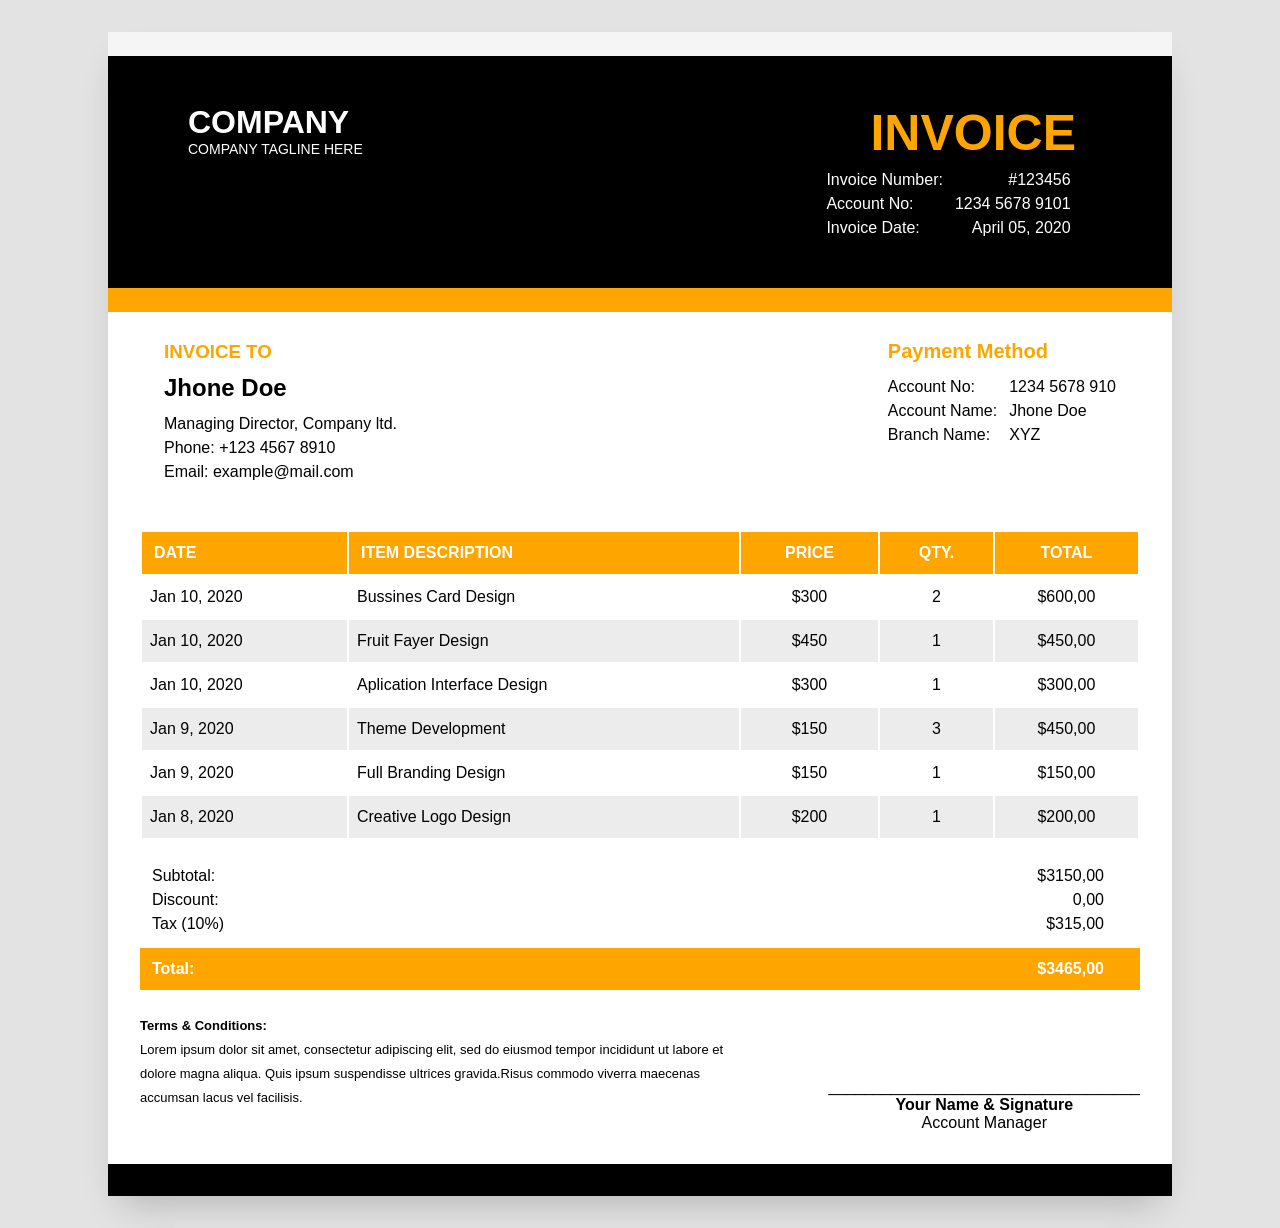
==== Factura/index.html @ 760d8ad8 "Restauración completa: carpetas organizadas y archivos recuperados" ====
<!DOCTYPE html>
<html lang="en">
<head>
    <meta charset="UTF-8">
    <meta name="viewport" content="width=device-width, initial-scale=1.0">
    <title>Replica Factura</title>
    <link rel="stylesheet" href="estilos.css">
</head>
<body>

<div class="contenedor-factura">
    <!-- Encabezado Factura -->
    <div class="encabezado">
        <div class="info-empresa">
            <div class="nombre-empresa">COMPANY</div>
            <div class="eslogan-empresa">COMPANY TAGLINE HERE</div>
        </div>
        <div class="titulo">
            <div class="titulo-empresa">INVOICE</div>
            <div class="datos-factura">
                <div class="detalles-factura">
                    <p>Invoice Number:<br>
                    Account No:<br>
                    Invoice Date:</p>
                </div>
                <div class="valores-factura">
                    <p>#123456<br>
                    1234 5678 9101<br>
                    April 05, 2020</p>
                </div>
            </div>
        </div>
    </div>

    <!-- Detalles Cliente -->

    <div class="detalles-cliente">
        <div class="factura-para">
            <h3>INVOICE TO</h3>
            <h2 class="nombre-cliente"><strong>Jhone Doe</strong></h2>
            <p class="detalles-cliente">Managing Director, Company ltd.<br>
            Phone: +123 4567 8910<br>
            Email: example@mail.com</p>
        </div>
        <div class="detalles-metodo-pago">
            <div class="titulo-metodo">Payment Method</div>
            <div class="metodo-contenido">
                <div class="datos-metodo">Account No:<br>
                Account Name:<br>
                Branch Name:
                </div>
            
                <div class="valores-metodo">1234 5678 910<br>
                Jhone Doe<br>
                XYZ
                </div>
            </div>
        </div>
    </div>

<!-- Tabla de Articulos -->

    <table class="elementos-tabla">
        <thead>
            <tr>
                <th>DATE</th>
                <th>ITEM DESCRIPTION</th>
                <th>PRICE</th>
                <th>QTY.</th>
                <th>TOTAL</th>
            </tr>
        </thead>
        <tbody>
            <tr>
                <td>Jan 10, 2020</td>
                <td>Bussines Card Design</td>
                <td>$300</td>
                <td>2</td>
                <td>$600,00</td>
            </tr>
            <tr>
                <td>Jan 10, 2020</td>
                <td>Fruit Fayer Design</td>
                <td>$450</td>
                <td>1</td>
                <td>$450,00</td>
            </tr>
            <tr>
                <td>Jan 10, 2020</td>
                <td>Aplication Interface Design</td>
                <td>$300</td>
                <td>1</td>
                <td>$300,00</td>
            </tr>
            <tr>
                <td>Jan 9, 2020</td>
                <td>Theme Development</td>
                <td>$150</td>
                <td>3</td>
                <td>$450,00</td>
            </tr>
            <tr>
                <td>Jan 9, 2020</td>
                <td>Full Branding Design</td>
                <td>$150</td>
                <td>1</td>
                <td>$150,00</td>
            </tr>
            <tr>
                <td>Jan 8, 2020</td>
                <td>Creative Logo Design</td>
                <td>$200</td>
                <td>1</td>
                <td>$200,00</td>
            </tr>
        </tbody>
    </table>

    <!-- Subtotal -->

    <div class="subtotal-factura">
        <div class="datos-subtotal">
            <p>Subtotal:<br>
            Discount:<br>
            Tax (10%)</p>
        </div>
        <div class="valores-subtotal">
            <p>$3150,00<br>
            0,00<br>
            $315,00</p>
        </div>
    </div>

    <!-- Total -->

    <div class="total-factura">
        <div class="dato-total">Total:</div>
        <div class="valor-total">$3465,00</div>
    </div>

    <!-- Terminos, Condiciones  y Firma -->

    <div class="terminos-firma">
        <div class="terminos-condiciones"><strong>Terms & Conditions:</strong><br>Lorem ipsum dolor sit amet, consectetur adipiscing elit, sed do eiusmod tempor incididunt ut labore et dolore magna aliqua. Quis ipsum suspendisse ultrices gravida.Risus commodo viverra maecenas accumsan lacus vel facilisis.
        </div>
        <div class="firma">___________________________________<br>
        <strong>Your Name & Signature</strong><br>
        Account Manager</div>
    </div>
</div>
</body>
</html>
---- Factura/estilos.css ----
*{
    margin: 0;
    padding: 0;
    box-sizing:0;
}

/* fondo */

body{
    background: rgb(227, 227, 227);
    font-family: 'Segoe UI', Roboto, 'Helvetica Neue', sans-serif;
    display: flex;
    justify-content: center;
    padding: 32px;
    min-height: 100vh;
}

/* cuerpo factura */

.contenedor-factura{
    max-width: 1000px;
    width: 100%;
    background: white;
    box-shadow: 0 20px 35px -12px rgb(0, 0, 0, 0.2);
    padding: 32px;
    border-bottom: 32px solid black;
}

/* encabezado factura */

.encabezado{
    display: flex;
    justify-content: space-between;
    background: black;
    border-bottom: 24px solid orange;
    border-top: 24px solid whitesmoke;
    margin-left: -32px;
    margin-right: -32px;
    margin-top: -32px;
    padding-left: 32px;
    padding-right: 32px;
}

.nombre-empresa{
    font-size: 32px;
    font-weight: 800;
    color: white;
    margin: 48px 48px 0;
}

.eslogan-empresa{
    font-size: 14px;
    color: white;
    margin: 0 48px;
}

.titulo-empresa{
    color: orange;
    font-size: 50px;
    font-weight: bold;
    margin: 48px 64px 0;
}

.titulo p{
    color: white;
}

.datos-factura{
    display: flex;
    justify-content: flex-start;
    gap: 12px;
    padding-top: 6px;
    line-height: 24px;
    margin-bottom: 48px;
    padding-left: 20px;
}

.valores-factura{
    text-align: right;
}

/* estilos detalle cliente */

.detalles-cliente{
    display: flex;
    justify-content: space-between;
    padding-top: 12px;
}

.factura-para{
    padding: 16px 24px;
    line-height: 24px;
}


.factura-para h3{
    color: orange;
    padding-bottom: 12px;
}

.detalles-metodo-pago{
    padding: 16px 24px;
}

.titulo-metodo{
    color: orange;
    padding-bottom: 12px;
    font-weight: 700;
    font-size: 20px;
}

.metodo-contenido{
    display: flex;
    justify-content: space-between;
    gap: 12px;
    line-height: 24px;
}

/* estilos cuerpo tabla */

.elementos-tabla{
    width: 100%;
    border-collapse: separate;
    margin: 30px 0 24px 0;
}

.elementos-tabla th{
    text-align: center;
    font-weight: 600;
    background-color: orange;
    color: white;
    padding: 12px;
}

.elementos-tabla th:nth-child(1),
.elementos-tabla th:nth-child(2){
    text-align: left;
}

.elementos-tabla td{
    padding: 12px 8px;
    text-align: center;
}

.elementos-tabla td:nth-child(1),
.elementos-tabla td:nth-child(2){
    text-align: left;
}

.elementos-tabla tr:nth-child(even){
    background-color: #ececec
}

/* estilo seccion subtotal */

.subtotal-factura{
    display: flex;
    justify-content: space-between;
    padding: 0 36px 12px 12px;
    line-height: 24px;
}

.valores-subtotal{
    text-align: right;
}

/* estilo seccion total */

.total-factura{
    display: flex;
    justify-content: space-between;
    padding: 12px 36px 12px 12px;
    background-color: orange;
    color: white;
    font-weight: 600;
}

/* estilos seccion terminos y condiciones firma */

.terminos-firma{
    display: flex;
    justify-content: space-between;
    padding-top: 24px;

}

.terminos-condiciones{
    width: 60%;
    line-height: 24px;
    font-size: 13px;
}

.firma{
    text-align: center;
    padding-top: 64px;
}
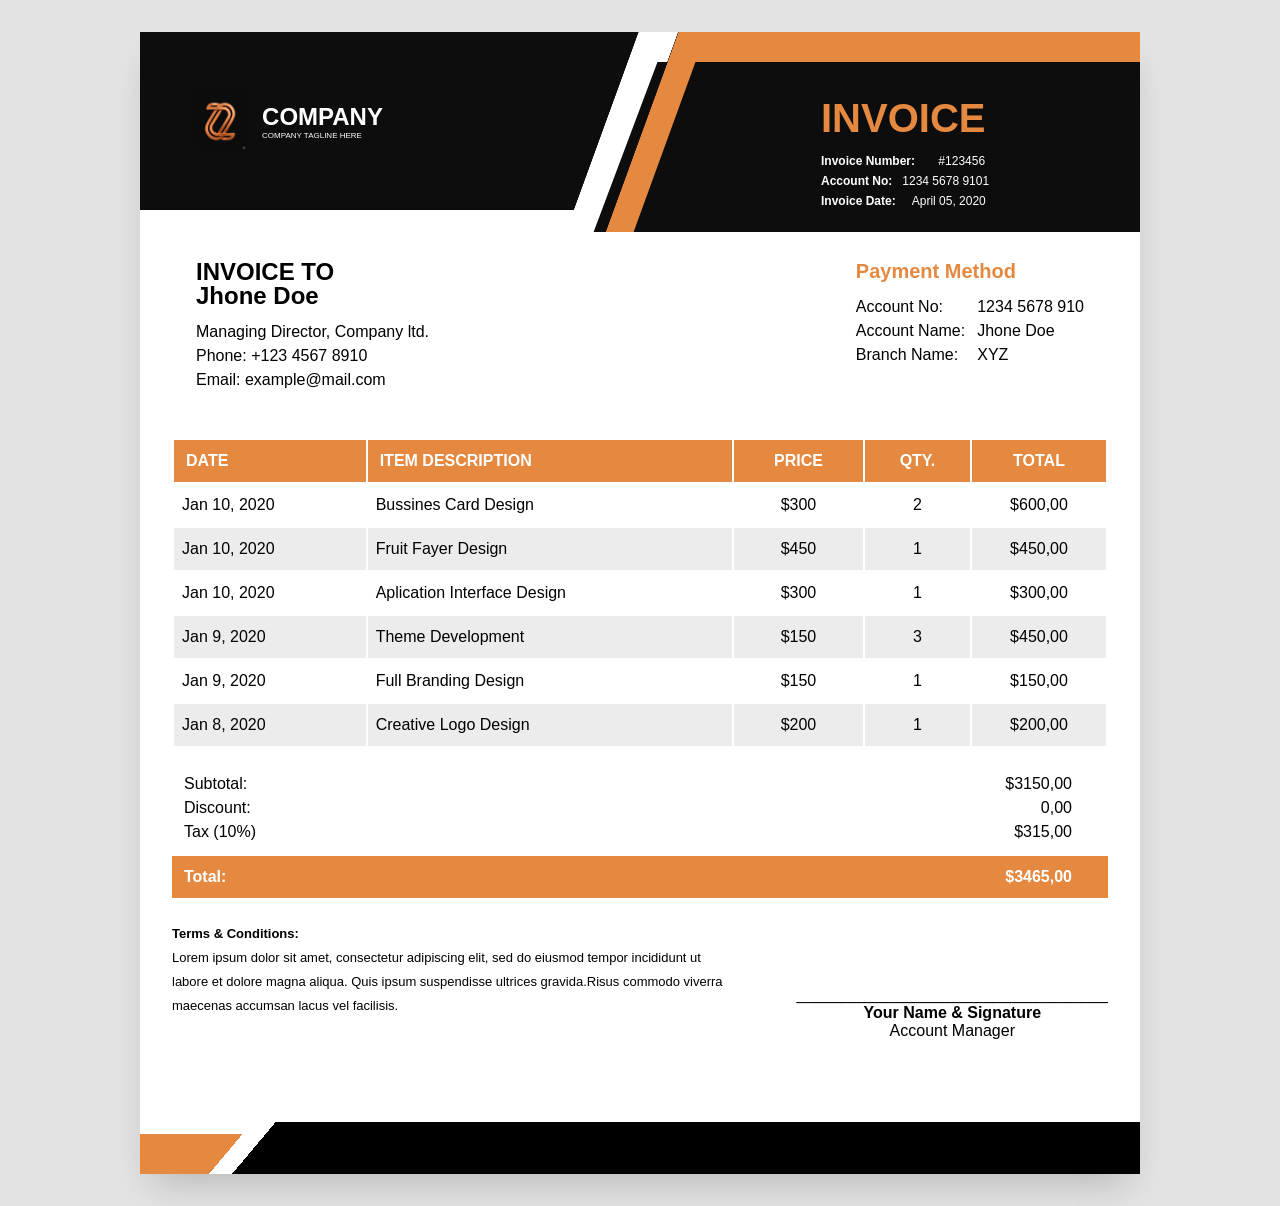
==== commit fa392c99: "Avances en estilos del encabezado" ====
--- a/Factura/index.html
+++ b/Factura/index.html
@@ -11,24 +11,25 @@
 <div class="contenedor-factura">
     <!-- Encabezado Factura -->
     <div class="encabezado">
-        <div class="info-empresa">
-            <div class="nombre-empresa">COMPANY</div>
-            <div class="eslogan-empresa">COMPANY TAGLINE HERE</div>
-        </div>
-        <div class="titulo">
-            <div class="titulo-empresa">INVOICE</div>
-            <div class="datos-factura">
-                <div class="detalles-factura">
-                    <p>Invoice Number:<br>
-                    Account No:<br>
-                    Invoice Date:</p>
-                </div>
-                <div class="valores-factura">
-                    <p>#123456<br>
-                    1234 5678 9101<br>
-                    April 05, 2020</p>
+        <div class="izquierda">
+            <div class="logo">
+                <img src="logo.png" alt="logo-empresa">
+                <div class="datos-empresa">
+                    <h3><strong>COMPANY</strong></h3>
+                    <p>COMPANY TAGLINE HERE</p>
                 </div>
             </div>
+        </div>
+
+        <div class="franja blanca"></div>
+        <div class="franja naranja"></div>
+
+        <div class="derecha">
+            <h2>INVOICE</h2>
+            <p><strong>Invoice Number:</strong>   &nbsp &nbsp &nbsp   #123456</p>
+            <p><strong>Account No:</strong> &nbsp  1234 5678 9101</p>
+            <p><strong>Invoice Date:</strong>  &nbsp &nbsp April 05, 2020</p>
+
         </div>
     </div>
 
@@ -36,7 +37,7 @@
 
     <div class="detalles-cliente">
         <div class="factura-para">
-            <h3>INVOICE TO</h3>
+            <h2>INVOICE TO</h2>
             <h2 class="nombre-cliente"><strong>Jhone Doe</strong></h2>
             <p class="detalles-cliente">Managing Director, Company ltd.<br>
             Phone: +123 4567 8910<br>
--- a/Factura/estilos.css
+++ b/Factura/estilos.css
@@ -1,7 +1,7 @@
 *{
     margin: 0;
     padding: 0;
-    box-sizing:0;
+    box-sizing: border-box;
 }
 
 /* fondo */
@@ -17,66 +17,112 @@
 
 /* cuerpo factura */
 
-.contenedor-factura{
+.contenedor-factura {
     max-width: 1000px;
     width: 100%;
     background: white;
     box-shadow: 0 20px 35px -12px rgb(0, 0, 0, 0.2);
     padding: 32px;
-    border-bottom: 32px solid black;
-}
-
+    border-bottom: 52px solid transparent; 
+    background-image: 
+        linear-gradient(white, white), 
+        linear-gradient(130deg, #E58940 15%, transparent 10%), 
+        linear-gradient(130deg, transparent 13%, #000 10%); 
+    background-origin: border-box;
+    background-clip: padding-box, border-box, border-box;
+    background-size: 100% 100%, 65% 40px, 100% 52px;
+    background-position: 0 0, 0 bottom, 0 bottom;
+    background-repeat: no-repeat;
+}
 /* encabezado factura */
 
 .encabezado{
     display: flex;
-    justify-content: space-between;
-    background: black;
-    border-bottom: 24px solid orange;
-    border-top: 24px solid whitesmoke;
+    height: 200px;
+    overflow: hidden;
+    background: #0d0d0d;
+    justify-content: center;
     margin-left: -32px;
     margin-right: -32px;
     margin-top: -32px;
-    padding-left: 32px;
-    padding-right: 32px;
-}
-
-.nombre-empresa{
-    font-size: 32px;
-    font-weight: 800;
-    color: white;
-    margin: 48px 48px 0;
-}
-
-.eslogan-empresa{
-    font-size: 14px;
-    color: white;
-    margin: 0 48px;
-}
-
-.titulo-empresa{
-    color: orange;
-    font-size: 50px;
-    font-weight: bold;
-    margin: 48px 64px 0;
-}
-
-.titulo p{
-    color: white;
-}
-
-.datos-factura{
-    display: flex;
-    justify-content: flex-start;
-    gap: 12px;
-    padding-top: 6px;
-    line-height: 24px;
-    margin-bottom: 48px;
-    padding-left: 20px;
-}
-
-.valores-factura{
-    text-align: right;
+}
+
+.izquierda, .derecha{
+    flex: 1;
+    background: #0d0d0d;
+    color: white;
+    display: flex;
+    padding: 20px;
+}
+
+.izquierda{
+    align-items: center;
+    border-bottom: 22px solid white;
+    color: white;
+    padding-left: 52px;
+    margin-right: 23px;
+}
+
+.izquierda p{
+    font-size: 8px;
+}
+
+.logo h3{
+    font-size: 24px;
+}
+
+.logo {
+    display: flex;
+    align-items: center;
+    gap: 15px;
+}
+
+.logo img {
+    max-width: 15%;
+    height: auto;
+}
+
+/* FRANJAS INTERMEDIAS */
+
+.franja {
+    width: 40px;
+    transform: skewX(-20deg);
+}
+
+.blanca{
+    background: white;
+    clip-path: polygon(0% 92%, 0% 0%, 100% 0%, 100% 15%, 75% 15%, 70% 100%, 0% 100%, 0% 92%);
+}
+
+.naranja{
+    background: #E58940;
+    clip-path: polygon(100% 0%, 100% 15%, 70% 15%, 70% 100%, 0% 100%, 0% 0%);
+}
+
+.derecha{
+    flex-direction: column;
+    justify-content: center;
+    align-items: flex-start;
+    border-top: 30px solid #E58940;
+    color: white;
+    margin-left: 19px;
+    padding-right: 52px;
+}
+
+.derecha h2{
+    color: #E58940;
+    margin-bottom: 10px;
+    width: 100%;
+    text-align: left;
+    font-size: 40px;
+    padding-top: 12px;
+    padding-left: 100px;
+}
+
+.derecha p{
+    line-height: 20px;
+    font-size: 12px;
+    padding-left: 100px;
 }
 
 /* estilos detalle cliente */
@@ -94,7 +140,7 @@
 
 
 .factura-para h3{
-    color: orange;
+    color: #E58940;
     padding-bottom: 12px;
 }
 
@@ -103,7 +149,7 @@
 }
 
 .titulo-metodo{
-    color: orange;
+    color: #E58940;
     padding-bottom: 12px;
     font-weight: 700;
     font-size: 20px;
@@ -127,7 +173,7 @@
 .elementos-tabla th{
     text-align: center;
     font-weight: 600;
-    background-color: orange;
+    background-color: #E58940;
     color: white;
     padding: 12px;
 }
@@ -170,7 +216,7 @@
     display: flex;
     justify-content: space-between;
     padding: 12px 36px 12px 12px;
-    background-color: orange;
+    background-color: #E58940;
     color: white;
     font-weight: 600;
 }
@@ -181,7 +227,7 @@
     display: flex;
     justify-content: space-between;
     padding-top: 24px;
-
+    padding-bottom: 50px;
 }
 
 .terminos-condiciones{
@@ -195,7 +241,41 @@
     padding-top: 64px;
 }
 
-
-
-
-
+/* --- RESPONSIVIDAD --- */
+@media (max-width: 650px) {
+    
+    body {
+        padding: 10px;
+    }
+
+    .contenedor-factura {
+        padding: 15px;
+    }
+
+    .encabezado, 
+    .detalles-cliente, 
+    .metodo-contenido, 
+    .terminos-firma {
+        flex-direction: column;
+        align-items: flex-start;
+        gap: 15px;
+    }
+
+    .info-empresa, 
+    .titulo, 
+    .factura-para, 
+    .detalles-metodo-pago, 
+    .terminos-condiciones {
+        width: 100%;
+        margin: 0;
+    }
+
+    .valores-factura, .valores-metodo {
+        text-align: left;
+    }
+
+    .elementos-tabla {
+        display: block;
+        overflow-x: auto; 
+    }
+}
